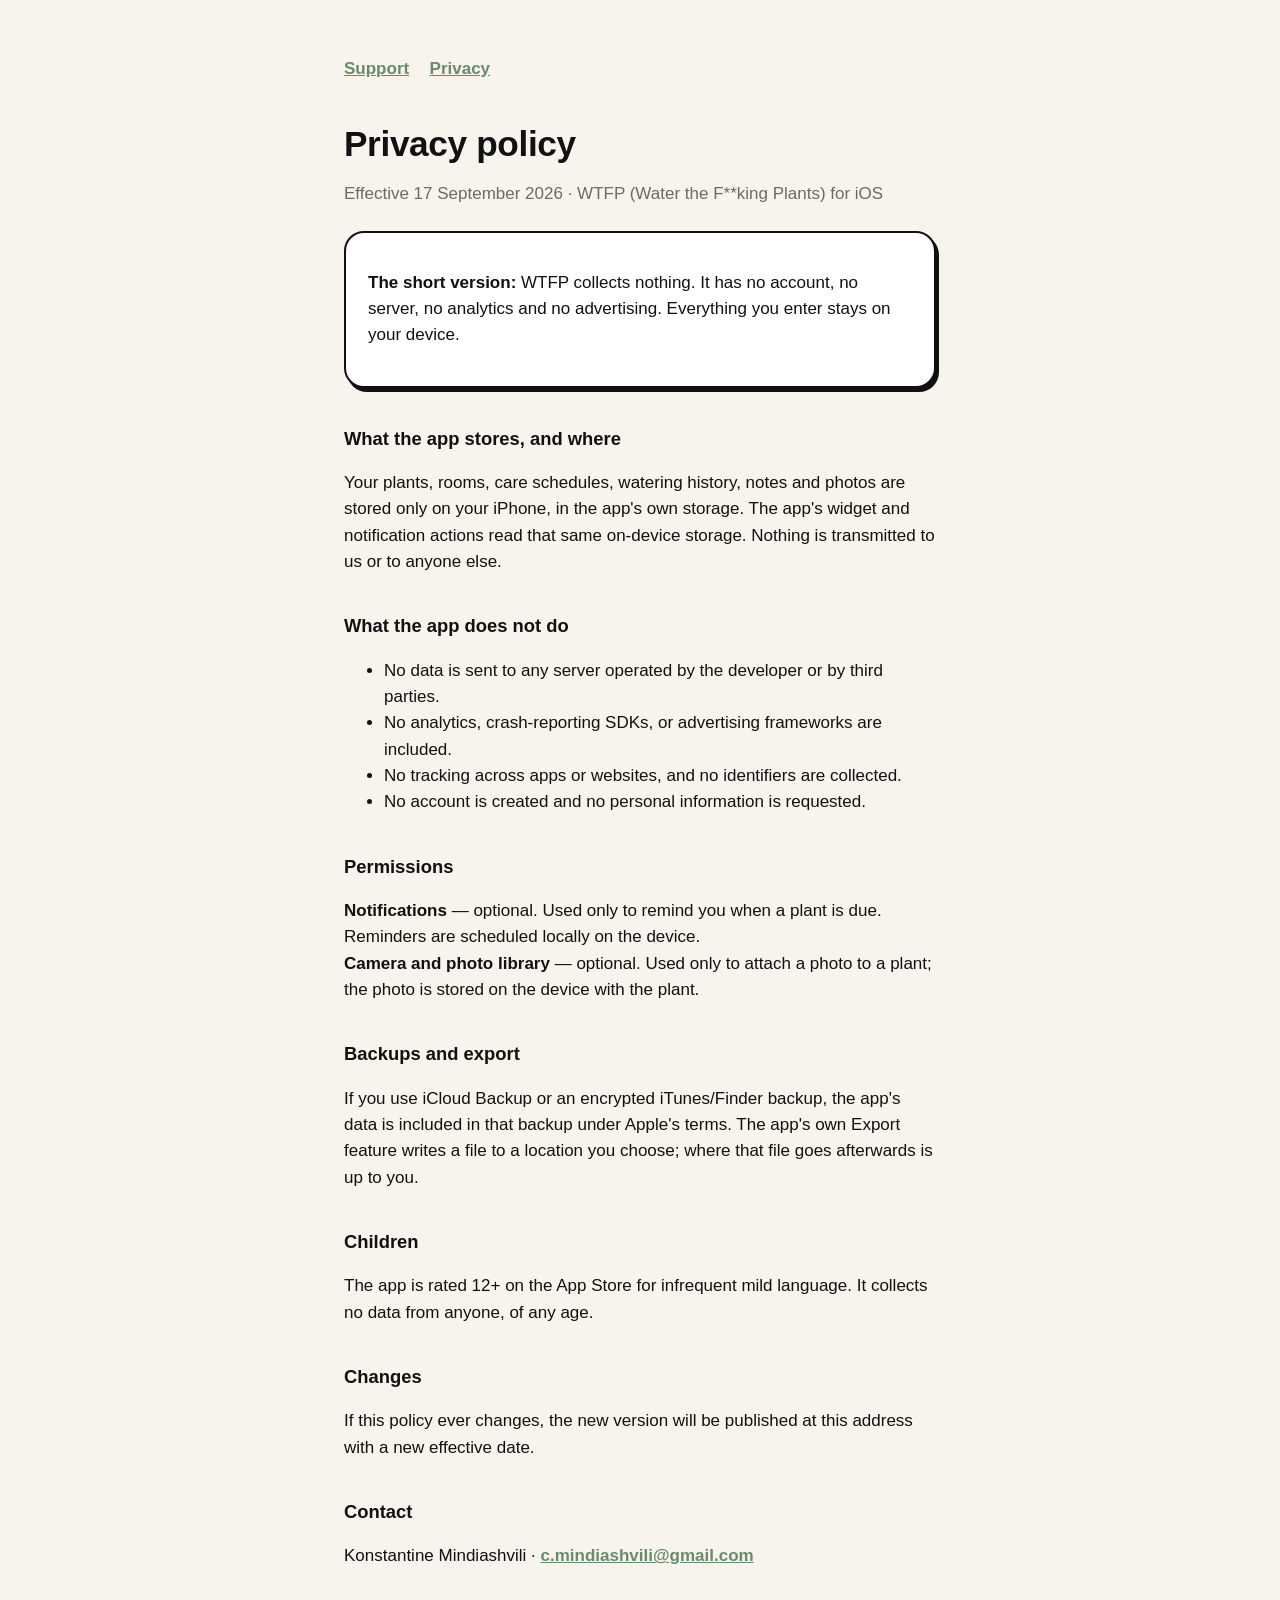
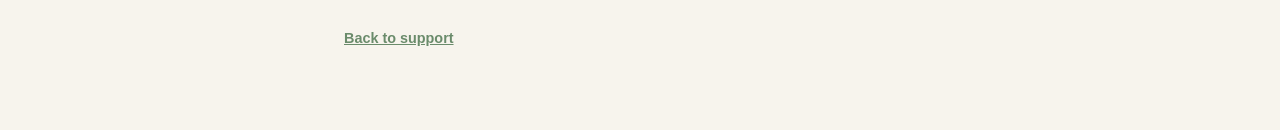
==== privacy.html @ cea6a82e "WTFP support and privacy pages Co-Authored-By: Claude Fable 5.1 <noreply@anthropic.com>" ====
<!doctype html><html lang="en"><head><meta charset="utf-8"><meta name="viewport" content="width=device-width,initial-scale=1">
<title>WTFP — Privacy policy</title><link rel="stylesheet" href="style.css"></head><body><main>
<nav><a href="./">Support</a><a href="privacy.html">Privacy</a></nav>
<h1>Privacy policy</h1><p class="sub">Effective 17 September 2026 · WTFP (Water the F**king Plants) for iOS</p>
<div class="card"><p><strong>The short version:</strong> WTFP collects nothing. It has no account, no server, no analytics and no advertising. Everything you enter stays on your device.</p></div>
<h2>What the app stores, and where</h2>
<p>Your plants, rooms, care schedules, watering history, notes and photos are stored only on your iPhone, in the app's own storage. The app's widget and notification actions read that same on-device storage. Nothing is transmitted to us or to anyone else.</p>
<h2>What the app does not do</h2>
<ul><li>No data is sent to any server operated by the developer or by third parties.</li><li>No analytics, crash-reporting SDKs, or advertising frameworks are included.</li><li>No tracking across apps or websites, and no identifiers are collected.</li><li>No account is created and no personal information is requested.</li></ul>
<h2>Permissions</h2>
<p><strong>Notifications</strong> — optional. Used only to remind you when a plant is due. Reminders are scheduled locally on the device.<br>
<strong>Camera and photo library</strong> — optional. Used only to attach a photo to a plant; the photo is stored on the device with the plant.</p>
<h2>Backups and export</h2>
<p>If you use iCloud Backup or an encrypted iTunes/Finder backup, the app's data is included in that backup under Apple's terms. The app's own Export feature writes a file to a location you choose; where that file goes afterwards is up to you.</p>
<h2>Children</h2>
<p>The app is rated 12+ on the App Store for infrequent mild language. It collects no data from anyone, of any age.</p>
<h2>Changes</h2>
<p>If this policy ever changes, the new version will be published at this address with a new effective date.</p>
<h2>Contact</h2>
<p>Konstantine Mindiashvili · <a href="mailto:c.mindiashvili@gmail.com">c.mindiashvili@gmail.com</a></p>
<footer><a href="./">Back to support</a></footer></main></body></html>
---- style.css ----
:root{--paper:#F7F4ED;--ink:#111;--subtle:#6B6A64;--sage:#6A8B6B;--card:#fff}
@media(prefers-color-scheme:dark){:root{--paper:#141412;--ink:#F2EFE8;--subtle:#A9A79E;--sage:#8CAD8B;--card:#24231F}}
*{box-sizing:border-box}body{margin:0;background:var(--paper);color:var(--ink);font:17px/1.55 -apple-system,"Helvetica Neue",Arial,sans-serif}
main{max-width:640px;margin:0 auto;padding:56px 24px 80px}h1{font-size:2.2rem;line-height:1.1;margin:0 0 .3em;letter-spacing:-.01em}
h2{font-size:1.15rem;margin:2em 0 .5em}p,li{color:var(--ink)}.sub{color:var(--subtle)}a{color:var(--sage);font-weight:600}
.card{background:var(--card);border:2px solid var(--ink);border-radius:20px;padding:20px 22px;box-shadow:3px 4px 0 var(--ink);margin:1.4em 0}
nav{margin-bottom:2.5em}nav a{margin-right:1.2em}footer{margin-top:4em;color:var(--subtle);font-size:.9rem}
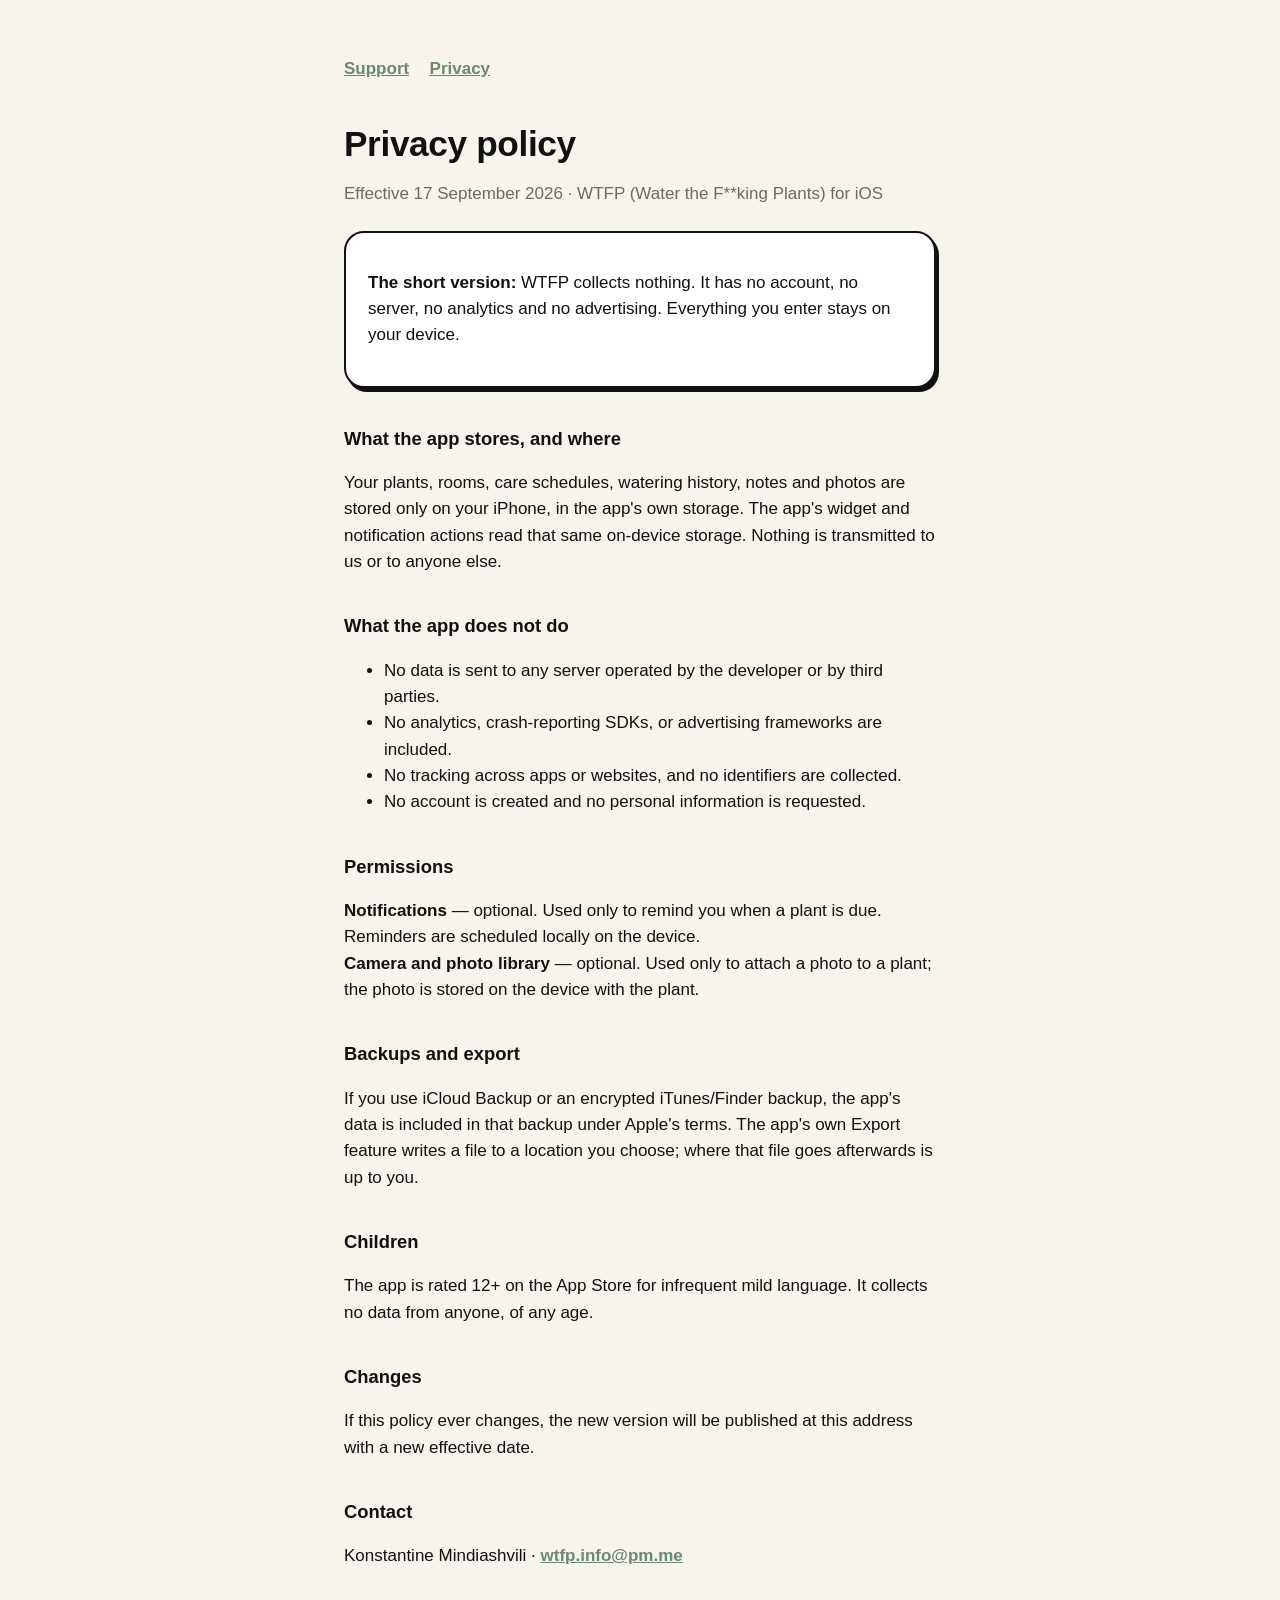
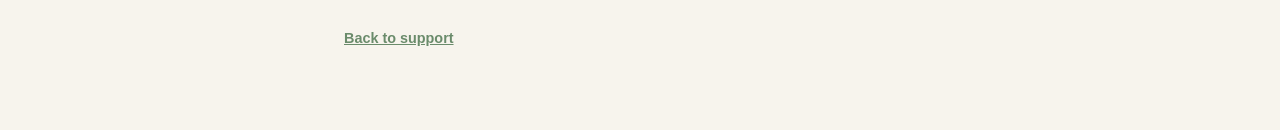
==== commit 52991576: "Use the dedicated support address Co-Authored-By: Claude Fable 5.1 <noreply@anthropic.com>" ====
--- a/privacy.html
+++ b/privacy.html
@@ -17,5 +17,5 @@
 <h2>Changes</h2>
 <p>If this policy ever changes, the new version will be published at this address with a new effective date.</p>
 <h2>Contact</h2>
-<p>Konstantine Mindiashvili · <a href="mailto:c.mindiashvili@gmail.com">c.mindiashvili@gmail.com</a></p>
+<p>Konstantine Mindiashvili · <a href="mailto:wtfp.info@pm.me">wtfp.info@pm.me</a></p>
 <footer><a href="./">Back to support</a></footer></main></body></html>
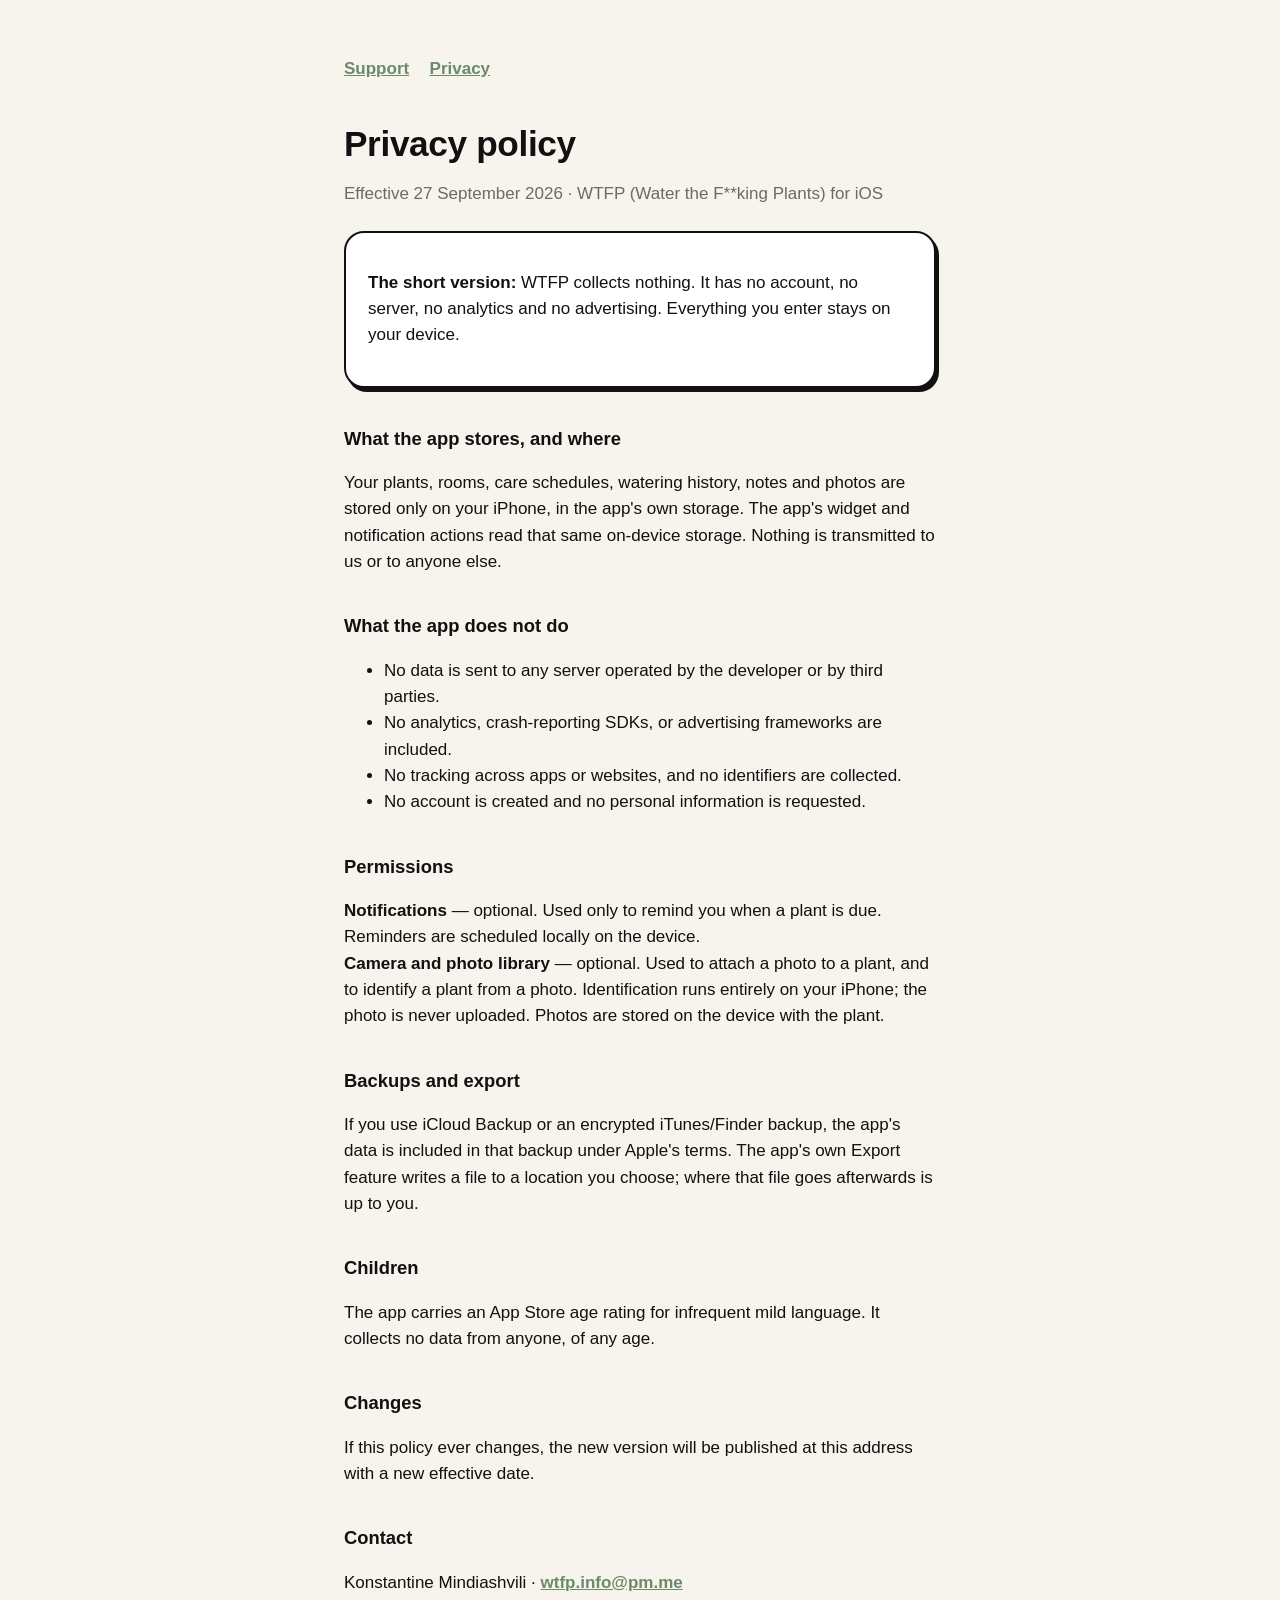
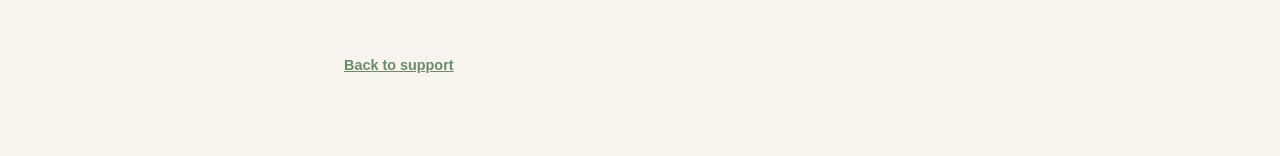
==== commit 6a7194c2: "Privacy: mention on-device plant identification; neutral age-rating wording" ====
--- a/privacy.html
+++ b/privacy.html
@@ -1,7 +1,7 @@
 <!doctype html><html lang="en"><head><meta charset="utf-8"><meta name="viewport" content="width=device-width,initial-scale=1">
 <title>WTFP — Privacy policy</title><link rel="stylesheet" href="style.css"></head><body><main>
 <nav><a href="./">Support</a><a href="privacy.html">Privacy</a></nav>
-<h1>Privacy policy</h1><p class="sub">Effective 17 September 2026 · WTFP (Water the F**king Plants) for iOS</p>
+<h1>Privacy policy</h1><p class="sub">Effective 27 September 2026 · WTFP (Water the F**king Plants) for iOS</p>
 <div class="card"><p><strong>The short version:</strong> WTFP collects nothing. It has no account, no server, no analytics and no advertising. Everything you enter stays on your device.</p></div>
 <h2>What the app stores, and where</h2>
 <p>Your plants, rooms, care schedules, watering history, notes and photos are stored only on your iPhone, in the app's own storage. The app's widget and notification actions read that same on-device storage. Nothing is transmitted to us or to anyone else.</p>
@@ -9,11 +9,11 @@
 <ul><li>No data is sent to any server operated by the developer or by third parties.</li><li>No analytics, crash-reporting SDKs, or advertising frameworks are included.</li><li>No tracking across apps or websites, and no identifiers are collected.</li><li>No account is created and no personal information is requested.</li></ul>
 <h2>Permissions</h2>
 <p><strong>Notifications</strong> — optional. Used only to remind you when a plant is due. Reminders are scheduled locally on the device.<br>
-<strong>Camera and photo library</strong> — optional. Used only to attach a photo to a plant; the photo is stored on the device with the plant.</p>
+<strong>Camera and photo library</strong> — optional. Used to attach a photo to a plant, and to identify a plant from a photo. Identification runs entirely on your iPhone; the photo is never uploaded. Photos are stored on the device with the plant.</p>
 <h2>Backups and export</h2>
 <p>If you use iCloud Backup or an encrypted iTunes/Finder backup, the app's data is included in that backup under Apple's terms. The app's own Export feature writes a file to a location you choose; where that file goes afterwards is up to you.</p>
 <h2>Children</h2>
-<p>The app is rated 12+ on the App Store for infrequent mild language. It collects no data from anyone, of any age.</p>
+<p>The app carries an App Store age rating for infrequent mild language. It collects no data from anyone, of any age.</p>
 <h2>Changes</h2>
 <p>If this policy ever changes, the new version will be published at this address with a new effective date.</p>
 <h2>Contact</h2>
